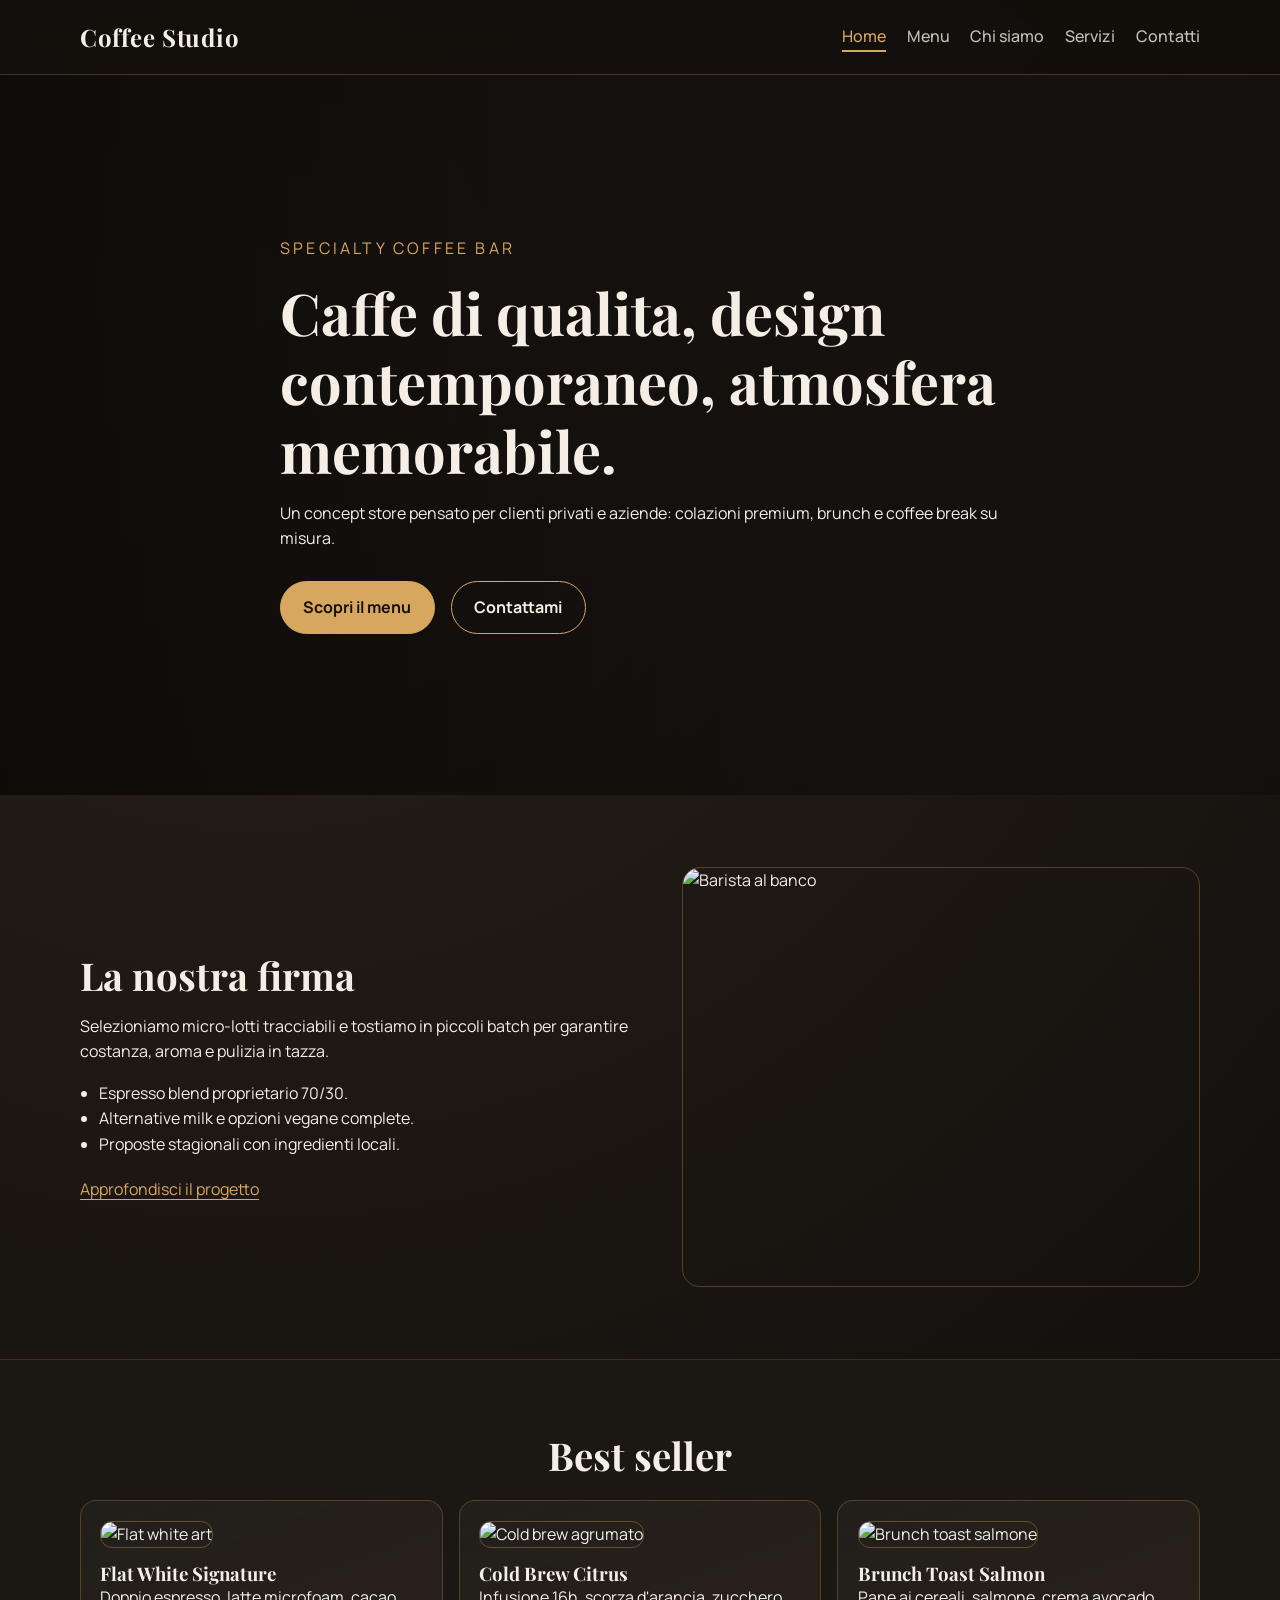
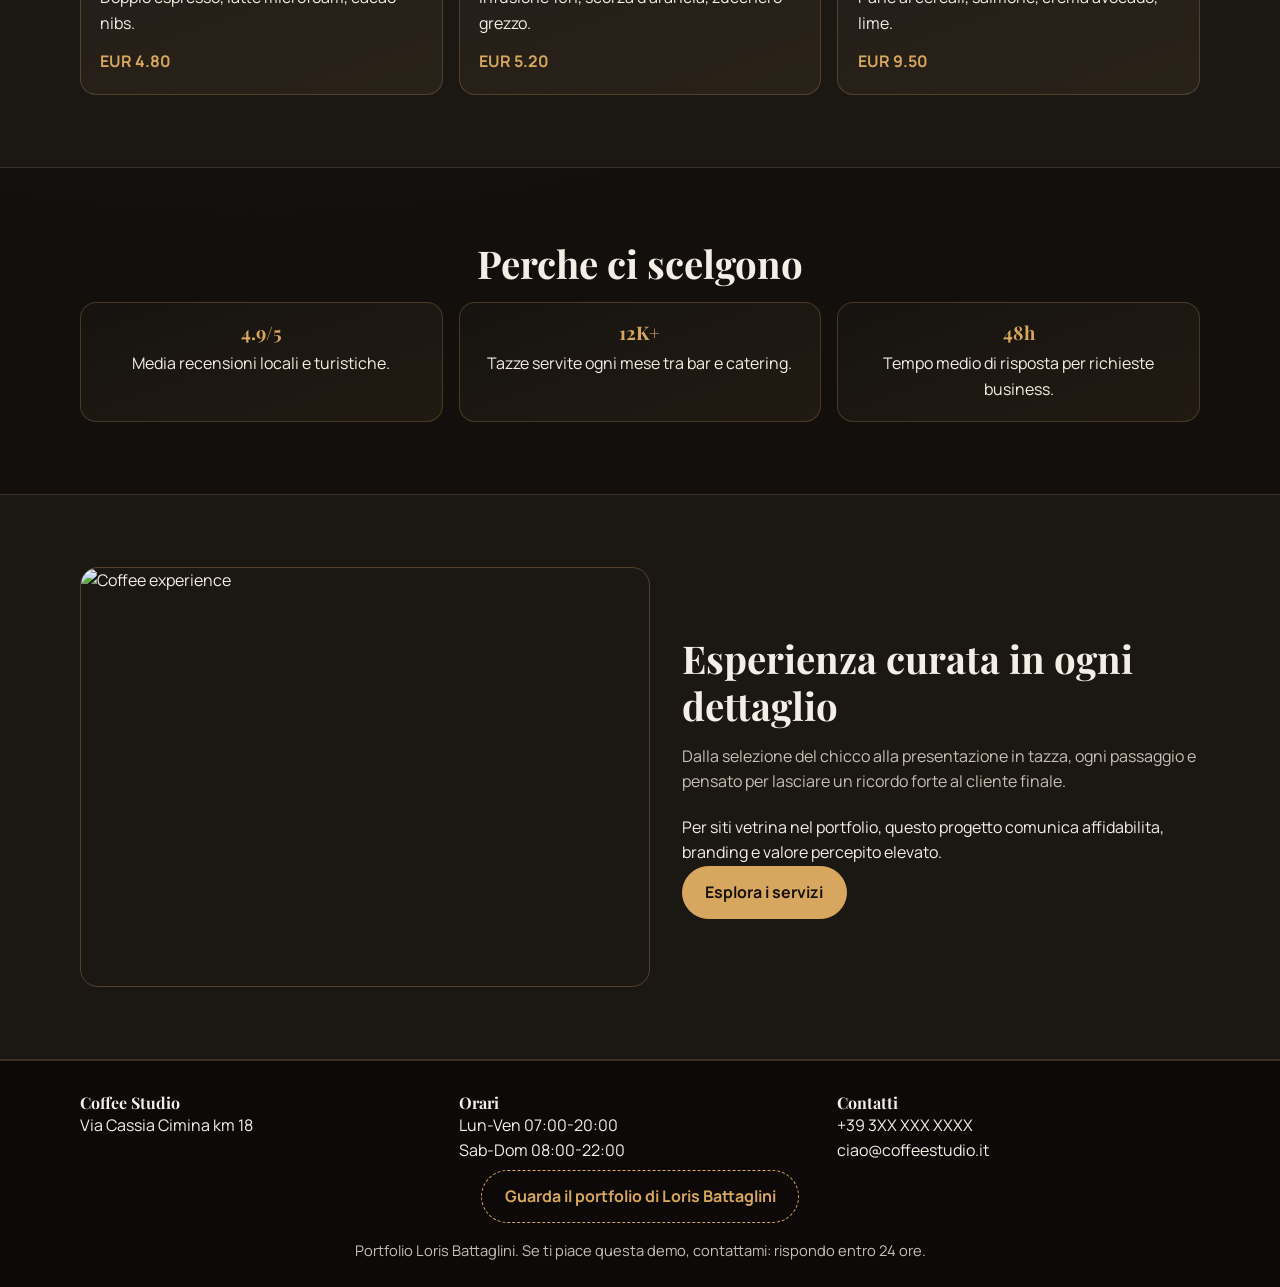
==== index.html @ 32b48480 "organizzato meglio le cartelle" ====
﻿<!DOCTYPE html>
<html lang="it">
<head>
  <meta charset="UTF-8">
  <meta name="viewport" content="width=device-width, initial-scale=1.0">
  <title>Coffee Studio | Sito Vetrina Portfolio di Loris Battaglini</title>
  <meta name="description" content="Coffee Studio: demo sito vetrina progettato da Loris Battaglini per portfolio. Caffetteria specialty con menu, servizi ed eventi.">
  <link rel="stylesheet" href="assets/css/style.css">
</head>
<body>
  <header class="site-header">
    <div class="container nav-wrap">
      <a class="logo" href="index.html">Coffee Studio</a>
      <nav>
        <ul class="nav-links">
          <li><a href="index.html" class="active">Home</a></li>
          <li><a href="assets/html/menu.html">Menu</a></li>
          <li><a href="assets/html/chi-siamo.html">Chi siamo</a></li>
          <li><a href="assets/html/servizi.html">Servizi</a></li>
          <li><a href="assets/html/contatti.html">Contatti</a></li>
        </ul>
      </nav>
    </div>
  </header>

  <main>
    <section class="hero">
      <div class="overlay"></div>
      <div class="container hero-content">
        <p class="kicker">Specialty Coffee Bar</p>
        <h1>Caffe di qualita, design contemporaneo, atmosfera memorabile.</h1>
        <p>Un concept store pensato per clienti privati e aziende: colazioni premium, brunch e coffee break su misura.</p>
        <div class="cta-group">
          <a class="btn" href="assets/html/menu.html">Scopri il menu</a>
          <a class="btn btn-outline" href="assets/html/contatti.html">Contattami</a>
        </div>
      </div>
    </section>

    <section class="section">
      <div class="container grid-two">
        <div>
          <h2>La nostra firma</h2>
          <p>Selezioniamo micro-lotti tracciabili e tostiamo in piccoli batch per garantire costanza, aroma e pulizia in tazza.</p>
          <ul class="feature-list">
            <li>Espresso blend proprietario 70/30.</li>
            <li>Alternative milk e opzioni vegane complete.</li>
            <li>Proposte stagionali con ingredienti locali.</li>
          </ul>
          <a class="text-link" href="assets/html/chi-siamo.html">Approfondisci il progetto</a>
        </div>
        <img src="https://images.unsplash.com/photo-1495474472287-4d71bcdd2085?q=80&w=1200&auto=format&fit=crop" alt="Barista al banco" class="card-image">
      </div>
    </section>

    <section class="section section-alt">
      <div class="container">
        <h2 class="center">Best seller</h2>
        <div class="cards">
          <article class="card">
            <img src="https://images.unsplash.com/photo-1511920170033-f8396924c348?q=80&w=1200&auto=format&fit=crop" alt="Flat white art" class="card-thumb">
            <h3>Flat White Signature</h3>
            <p>Doppio espresso, latte microfoam, cacao nibs.</p>
            <strong>EUR 4.80</strong>
          </article>
          <article class="card">
            <img src="https://images.unsplash.com/photo-1461023058943-07fcbe16d735?q=80&w=1200&auto=format&fit=crop" alt="Cold brew agrumato" class="card-thumb">
            <h3>Cold Brew Citrus</h3>
            <p>Infusione 16h, scorza d'arancia, zucchero grezzo.</p>
            <strong>EUR 5.20</strong>
          </article>
          <article class="card">
            <img src="https://images.unsplash.com/photo-1481833761820-0509d3217039?q=80&w=1200&auto=format&fit=crop" alt="Brunch toast salmone" class="card-thumb">
            <h3>Brunch Toast Salmon</h3>
            <p>Pane ai cereali, salmone, crema avocado, lime.</p>
            <strong>EUR 9.50</strong>
          </article>
        </div>
      </div>
    </section>

    <section class="section">
      <div class="container">
        <h2 class="center">Perche ci scelgono</h2>
        <div class="stats-grid">
          <article class="stat">
            <h3>4.9/5</h3>
            <p>Media recensioni locali e turistiche.</p>
          </article>
          <article class="stat">
            <h3>12K+</h3>
            <p>Tazze servite ogni mese tra bar e catering.</p>
          </article>
          <article class="stat">
            <h3>48h</h3>
            <p>Tempo medio di risposta per richieste business.</p>
          </article>
        </div>
      </div>
    </section>

    <section class="section section-alt">
      <div class="container grid-two">
        <img src="https://images.unsplash.com/photo-1509042239860-f550ce710b93?q=80&w=1200&auto=format&fit=crop" alt="Coffee experience" class="card-image">
        <div>
          <h2>Esperienza curata in ogni dettaglio</h2>
          <p class="lead">Dalla selezione del chicco alla presentazione in tazza, ogni passaggio e pensato per lasciare un ricordo forte al cliente finale.</p>
          <p>Per siti vetrina nel portfolio, questo progetto comunica affidabilita, branding e valore percepito elevato.</p>
          <a class="btn" href="assets/html/servizi.html">Esplora i servizi</a>
        </div>
      </div>
    </section>
  </main>

  <footer class="site-footer">
    <div class="container footer-grid">
      <div>
        <h4>Coffee Studio</h4>
        <p>Via Cassia Cimina km 18</p>
      </div>
      <div>
        <h4>Orari</h4>
        <p>Lun-Ven 07:00-20:00<br>Sab-Dom 08:00-22:00</p>
      </div>
      <div>
        <h4>Contatti</h4>
        <p>+39 3XX XXX XXXX<br>ciao@coffeestudio.it</p>
      </div>
    </div>
    <div class="footer-cta">
      <a class="btn btn-ghost" href="https://github.com/lorispc11052001-stack/portfolio-personale.git" target="_blank" rel="noopener noreferrer">Guarda il portfolio di Loris Battaglini</a>
    </div>
    <p class="copy">Portfolio Loris Battaglini. Se ti piace questa demo, contattami: rispondo entro 24 ore.</p>
  </footer>
  <script src="assets/javascript/aicoffee.js"></script>
</body>
</html>
---- assets/css/style.css ----
﻿@import url("https://fonts.googleapis.com/css2?family=Playfair+Display:wght@400;600;700&family=Manrope:wght@400;500;700&display=swap");

:root {
  --bg: #120f0c;
  --bg-soft: #1b1713;
  --surface: #241d18;
  --gold: #d8a75f;
  --text: #f4eee7;
  --muted: #c8bfb5;
  --line: #3a2f27;
}

* {
  box-sizing: border-box;
  margin: 0;
  padding: 0;
}

body {
  font-family: "Manrope", sans-serif;
  color: var(--text);
  background: radial-gradient(circle at 20% 10%, #2a221c 0%, var(--bg) 55%);
  line-height: 1.6;
}

.container {
  width: min(1120px, 92%);
  margin: 0 auto;
}

.site-header {
  position: sticky;
  top: 0;
  z-index: 100;
  background: rgba(18, 15, 12, 0.9);
  border-bottom: 1px solid rgba(216, 167, 95, 0.25);
  backdrop-filter: blur(10px);
}

.nav-wrap {
  min-height: 74px;
  display: flex;
  align-items: center;
  justify-content: space-between;
}

.logo {
  color: var(--text);
  text-decoration: none;
  font: 700 1.5rem "Playfair Display", serif;
  letter-spacing: 0.03em;
}

.nav-links {
  list-style: none;
  display: flex;
  gap: 1.3rem;
}

.nav-links a {
  text-decoration: none;
  color: var(--muted);
  font-weight: 500;
  padding-bottom: 0.2rem;
  border-bottom: 2px solid transparent;
}

.nav-links a:hover,
.nav-links a.active {
  color: var(--gold);
  border-color: var(--gold);
}

.hero {
  min-height: 80vh;
  position: relative;
  background: url("https://images.unsplash.com/photo-1447933601403-0c6688de566e?q=80&w=1400&auto=format&fit=crop") center/cover no-repeat;
  display: grid;
  align-items: center;
}

.overlay {
  position: absolute;
  inset: 0;
  background: linear-gradient(to right, rgba(10, 8, 6, 0.85), rgba(10, 8, 6, 0.35));
}

.hero-content {
  position: relative;
  max-width: 720px;
  padding: 5rem 0;
}

.kicker {
  text-transform: uppercase;
  letter-spacing: 0.2em;
  color: var(--gold);
  margin-bottom: 1rem;
}

h1,
h2,
h3,
h4 {
  font-family: "Playfair Display", serif;
  line-height: 1.2;
}

h1 {
  font-size: clamp(2rem, 5vw, 3.6rem);
  margin-bottom: 1rem;
}

h2 {
  font-size: clamp(1.6rem, 3vw, 2.4rem);
  margin-bottom: 1rem;
}

.lead {
  color: var(--muted);
  margin-bottom: 1.25rem;
}

.cta-group {
  display: flex;
  gap: 1rem;
  flex-wrap: wrap;
  margin-top: 1.8rem;
}

.btn {
  display: inline-block;
  border: 1px solid var(--gold);
  color: #17120f;
  background: var(--gold);
  text-decoration: none;
  font-weight: 700;
  border-radius: 999px;
  padding: 0.8rem 1.4rem;
  transition: transform 0.22s ease, box-shadow 0.22s ease, filter 0.22s ease;
}

.btn:hover {
  filter: brightness(1.05);
  transform: translateY(-2px);
  box-shadow: 0 10px 24px rgba(216, 167, 95, 0.24);
}

.btn-outline {
  background: transparent;
  color: var(--text);
}

.btn-ghost {
  background: transparent;
  color: var(--gold);
  border-style: dashed;
}

.btn-ghost:hover {
  color: #17120f;
  background: var(--gold);
}

.section {
  padding: 4.5rem 0;
}

.section-alt {
  background: var(--bg-soft);
  border-top: 1px solid var(--line);
  border-bottom: 1px solid var(--line);
}

.grid-two {
  display: grid;
  grid-template-columns: 1.1fr 1fr;
  gap: 2rem;
  align-items: center;
}

.card-image {
  width: 100%;
  height: 420px;
  object-fit: cover;
  border-radius: 18px;
  border: 1px solid rgba(216, 167, 95, 0.3);
}

.feature-list {
  margin: 1rem 0 1.2rem;
  padding-left: 1.2rem;
}

.text-link {
  color: var(--gold);
  text-underline-offset: 0.25rem;
  transition: color 0.22s ease;
}

.text-link:hover {
  color: #f2c281;
}

.center {
  text-align: center;
}

.cards {
  margin-top: 1.4rem;
  display: grid;
  grid-template-columns: repeat(3, minmax(0, 1fr));
  gap: 1rem;
}

.card {
  background: linear-gradient(160deg, rgba(255, 255, 255, 0.03), rgba(216, 167, 95, 0.08));
  border: 1px solid rgba(216, 167, 95, 0.25);
  border-radius: 16px;
  padding: 1.2rem;
  transition: transform 0.25s ease, border-color 0.25s ease, box-shadow 0.25s ease;
}

.card:hover {
  transform: translateY(-6px);
  border-color: rgba(216, 167, 95, 0.48);
  box-shadow: 0 16px 34px rgba(0, 0, 0, 0.32);
}

.card-thumb {
  width: 100%;
  height: 180px;
  object-fit: cover;
  border-radius: 12px;
  margin-bottom: 0.9rem;
  border: 1px solid rgba(216, 167, 95, 0.35);
  transition: transform 0.3s ease, filter 0.3s ease;
}

.card:hover .card-thumb {
  transform: scale(1.03);
  filter: contrast(1.05) saturate(1.06);
}

.card strong {
  display: inline-block;
  margin-top: 0.8rem;
  color: var(--gold);
}

.menu-grid {
  margin-top: 2rem;
  display: grid;
  grid-template-columns: repeat(3, minmax(0, 1fr));
  gap: 1rem;
}

.menu-block {
  background: var(--surface);
  border: 1px solid var(--line);
  border-radius: 14px;
  padding: 1rem;
  transition: transform 0.22s ease, border-color 0.22s ease;
}

.menu-block:hover {
  transform: translateY(-4px);
  border-color: rgba(216, 167, 95, 0.45);
}

.menu-block p {
  display: flex;
  justify-content: space-between;
  gap: 1rem;
  border-bottom: 1px dashed rgba(200, 191, 181, 0.3);
  padding: 0.6rem 0;
}

.menu-block span {
  color: var(--gold);
}

.contact-layout {
  display: grid;
  grid-template-columns: 1fr 1fr;
  gap: 2rem;
}

.contact-form {
  background: var(--surface);
  border: 1px solid var(--line);
  border-radius: 16px;
  padding: 1rem;
  transition: border-color 0.22s ease, box-shadow 0.22s ease;
}

.contact-form:hover {
  border-color: rgba(216, 167, 95, 0.45);
  box-shadow: 0 10px 28px rgba(0, 0, 0, 0.25);
}

.contact-form label {
  display: block;
  margin-bottom: 0.3rem;
}

.contact-form input,
.contact-form textarea {
  width: 100%;
  margin-bottom: 0.8rem;
  background: #15110e;
  border: 1px solid #3f342c;
  border-radius: 10px;
  padding: 0.7rem;
  color: var(--text);
  transition: border-color 0.2s ease, box-shadow 0.2s ease;
}

.contact-form input:focus,
.contact-form textarea:focus {
  outline: none;
  border-color: var(--gold);
  box-shadow: 0 0 0 3px rgba(216, 167, 95, 0.2);
}

.section-inner {
  margin-top: 2.6rem;
}

.stats-grid {
  margin-top: 1rem;
  display: grid;
  grid-template-columns: repeat(3, minmax(0, 1fr));
  gap: 1rem;
}

.stat {
  background: linear-gradient(160deg, rgba(255, 255, 255, 0.02), rgba(216, 167, 95, 0.08));
  border: 1px solid rgba(216, 167, 95, 0.24);
  border-radius: 16px;
  padding: 1.2rem;
  text-align: center;
  transition: transform 0.22s ease, border-color 0.22s ease;
}

.stat:hover {
  transform: translateY(-5px);
  border-color: rgba(216, 167, 95, 0.45);
}

.stat h3 {
  color: var(--gold);
  margin-bottom: 0.4rem;
}

.site-footer {
  border-top: 1px solid var(--line);
  padding: 2rem 0 1.5rem;
  background: rgba(10, 8, 6, 0.7);
}

.footer-grid {
  display: grid;
  grid-template-columns: repeat(3, minmax(0, 1fr));
  gap: 1rem;
}

.copy {
  text-align: center;
  color: var(--muted);
  margin-top: 1rem;
  font-size: 0.92rem;
}

.compact-footer {
  padding-top: 1.2rem;
}

.footer-cta {
  display: flex;
  justify-content: center;
  margin-top: 0.4rem;
}

.reveal {
  opacity: 0;
  transform: translateY(22px);
  transition: opacity 0.6s ease, transform 0.6s ease;
}

.reveal.is-visible {
  opacity: 1;
  transform: translateY(0);
}

.process-flow {
  margin-top: 1.2rem;
  display: grid;
  grid-template-columns: repeat(3, minmax(0, 1fr));
  gap: 1.2rem;
  position: relative;
}

.process-step {
  background: var(--surface);
  border: 1px solid var(--line);
  border-radius: 16px;
  padding: 1rem;
  position: relative;
  transition: transform 0.22s ease, border-color 0.22s ease;
}

.process-step:not(:last-child)::after {
  content: ">";
  position: absolute;
  right: -0.72rem;
  top: 1.1rem;
  color: var(--gold);
  font-weight: 700;
}

.process-step:hover {
  transform: translateY(-4px);
  border-color: rgba(216, 167, 95, 0.45);
}

.step-badge {
  display: inline-flex;
  align-items: center;
  justify-content: center;
  width: 34px;
  height: 34px;
  border-radius: 50%;
  background: rgba(216, 167, 95, 0.18);
  border: 1px solid rgba(216, 167, 95, 0.45);
  color: var(--gold);
  font-weight: 700;
  margin-bottom: 0.6rem;
}

.process-step h3 {
  margin-bottom: 0.45rem;
}

.process-flow.no-cards {
  gap: 0;
  border: 1px solid var(--line);
  border-radius: 16px;
  overflow: hidden;
  background: linear-gradient(160deg, rgba(255, 255, 255, 0.02), rgba(216, 167, 95, 0.07));
}

.process-flow.no-cards .process-step {
  background: transparent;
  border: none;
  border-right: 1px solid var(--line);
  border-radius: 0;
  min-height: 100%;
}

.process-flow.no-cards .process-step:last-child {
  border-right: none;
}

@media (max-width: 900px) {
  .nav-wrap {
    flex-direction: column;
    align-items: flex-start;
    gap: 0.6rem;
    padding: 0.8rem 0;
  }

  .nav-links {
    flex-wrap: wrap;
    gap: 0.9rem;
  }

  .grid-two,
  .menu-grid,
  .cards,
  .stats-grid,
  .process-flow,
  .contact-layout,
  .footer-grid {
    grid-template-columns: 1fr;
  }

  .process-flow::before {
    display: none;
  }

  .process-step:not(:last-child)::after {
    content: "";
  }

  .card-image {
    height: 300px;
  }
}
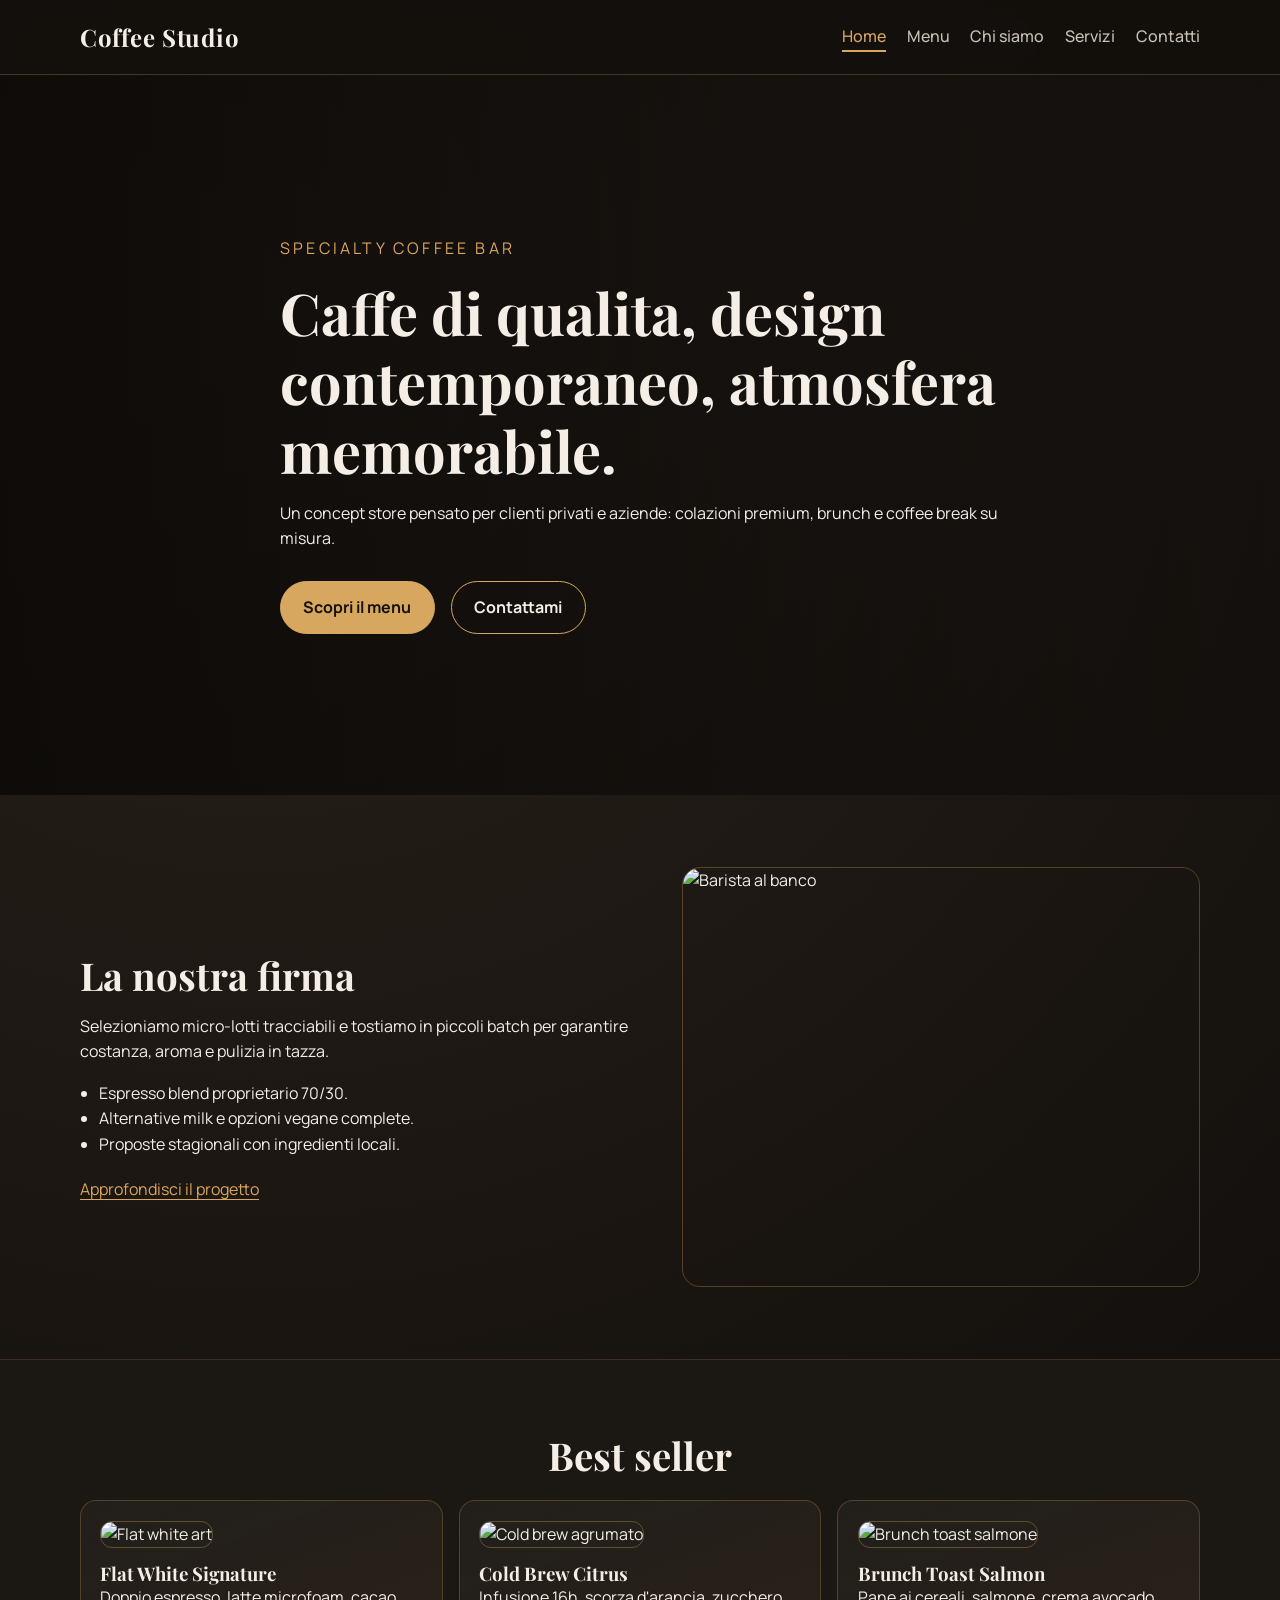
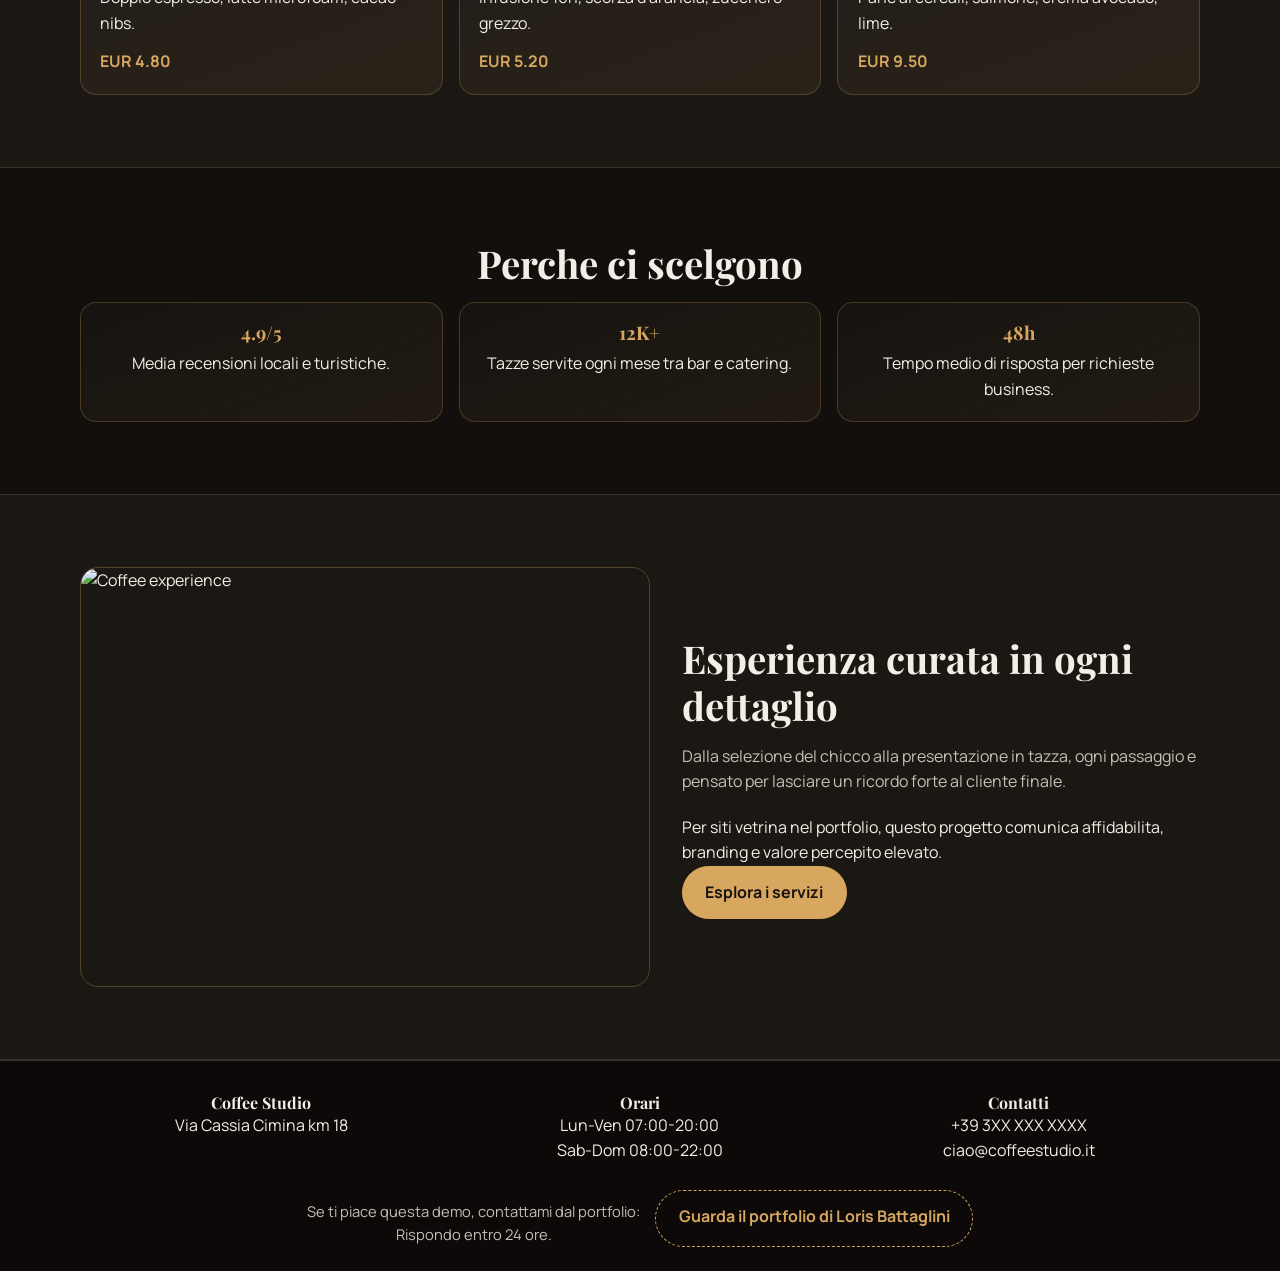
==== commit 93cb1c2e: "centrato il footer in home e messo display flex nella cta" ====
--- a/index.html
+++ b/index.html
@@ -127,10 +127,12 @@
         <p>+39 3XX XXX XXXX<br>ciao@coffeestudio.it</p>
       </div>
     </div>
-    <div class="footer-cta">
+    <div class="container-footer-cta">
+      <p class="copy">Se ti piace questa demo, contattami dal portfolio: <br>Rispondo entro 24 ore.</p>
+      <div class="footer-cta">
       <a class="btn btn-ghost" href="https://github.com/lorispc11052001-stack/portfolio-personale.git" target="_blank" rel="noopener noreferrer">Guarda il portfolio di Loris Battaglini</a>
     </div>
-    <p class="copy">Portfolio Loris Battaglini. Se ti piace questa demo, contattami: rispondo entro 24 ore.</p>
+    </div>
   </footer>
   <script src="assets/javascript/aicoffee.js"></script>
 </body>
--- a/assets/css/style.css
+++ b/assets/css/style.css
@@ -363,6 +363,7 @@
   display: grid;
   grid-template-columns: repeat(3, minmax(0, 1fr));
   gap: 1rem;
+  text-align: center;
 }
 
 .copy {
@@ -380,6 +381,13 @@
   display: flex;
   justify-content: center;
   margin-top: 0.4rem;
+}
+
+.container-footer-cta{
+  display: flex;
+  justify-content: center;
+  padding-top: 20px;
+  gap: 15px;
 }
 
 .reveal {
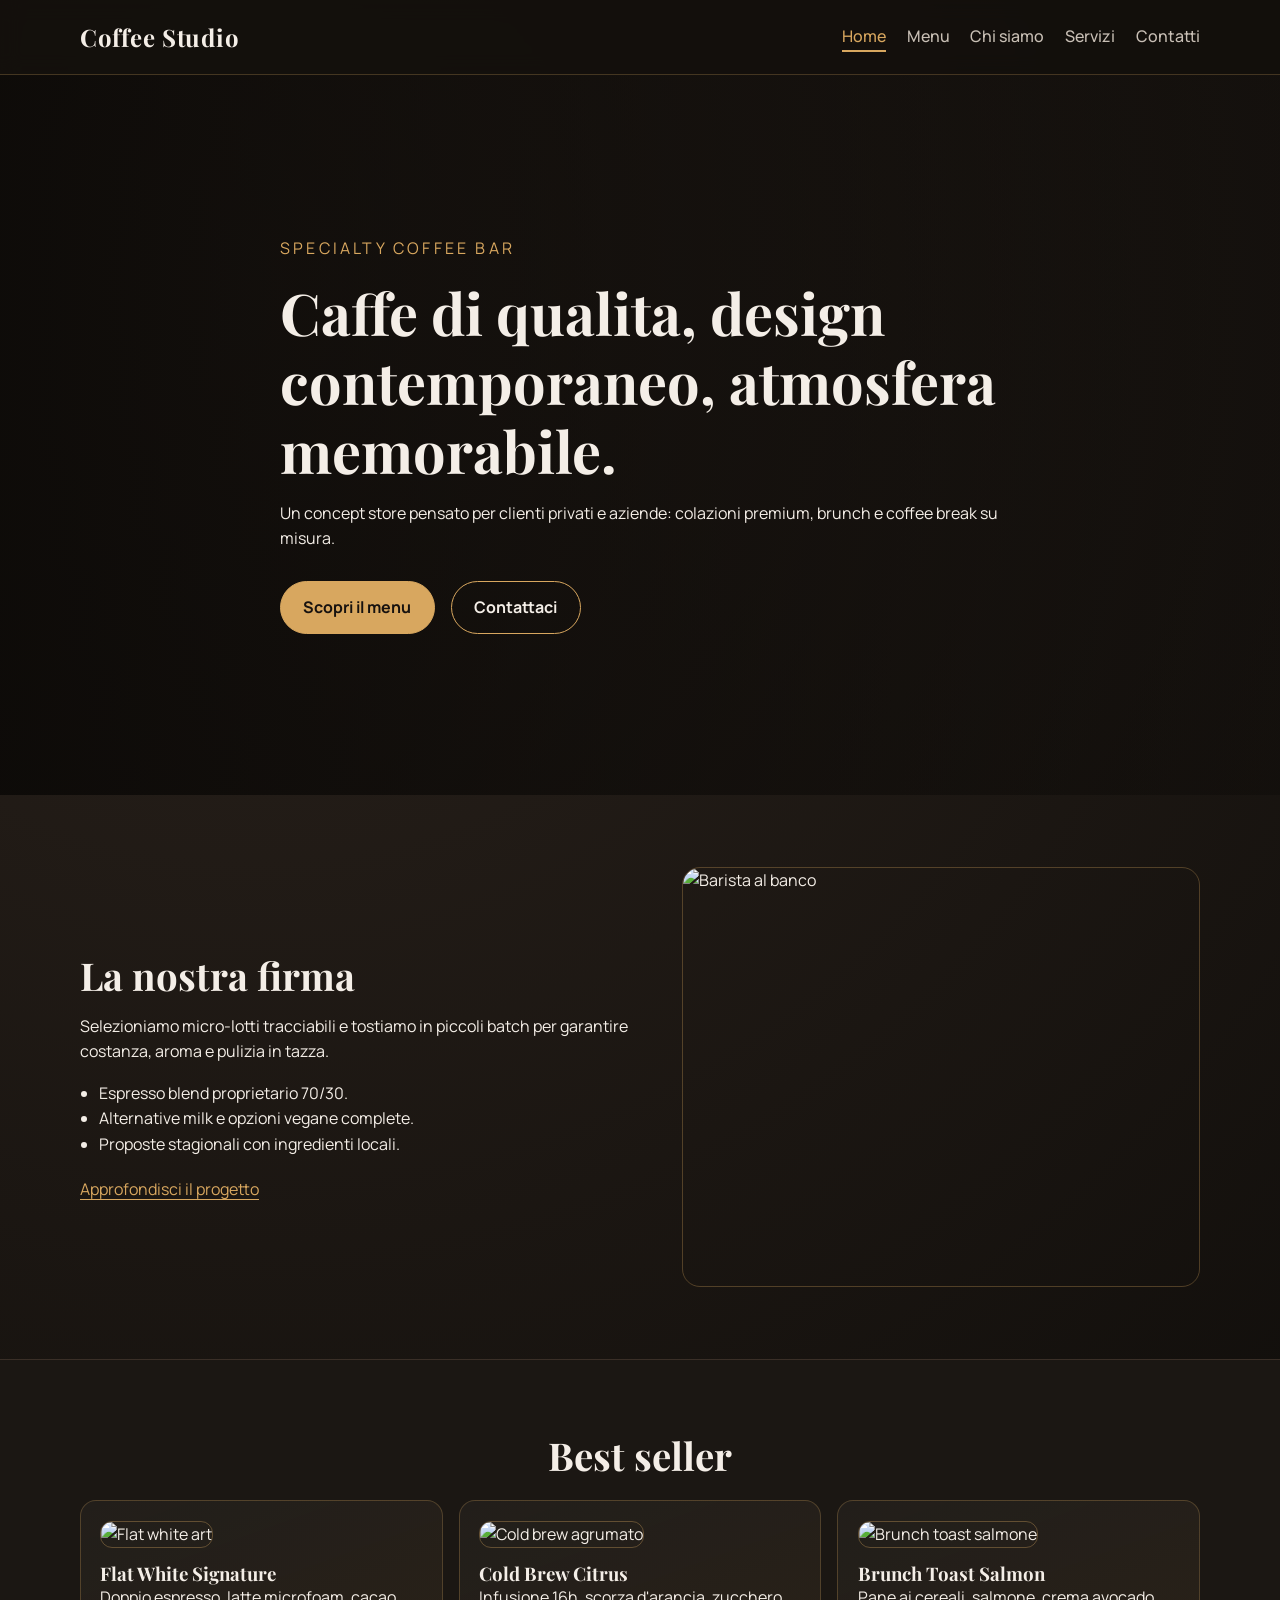
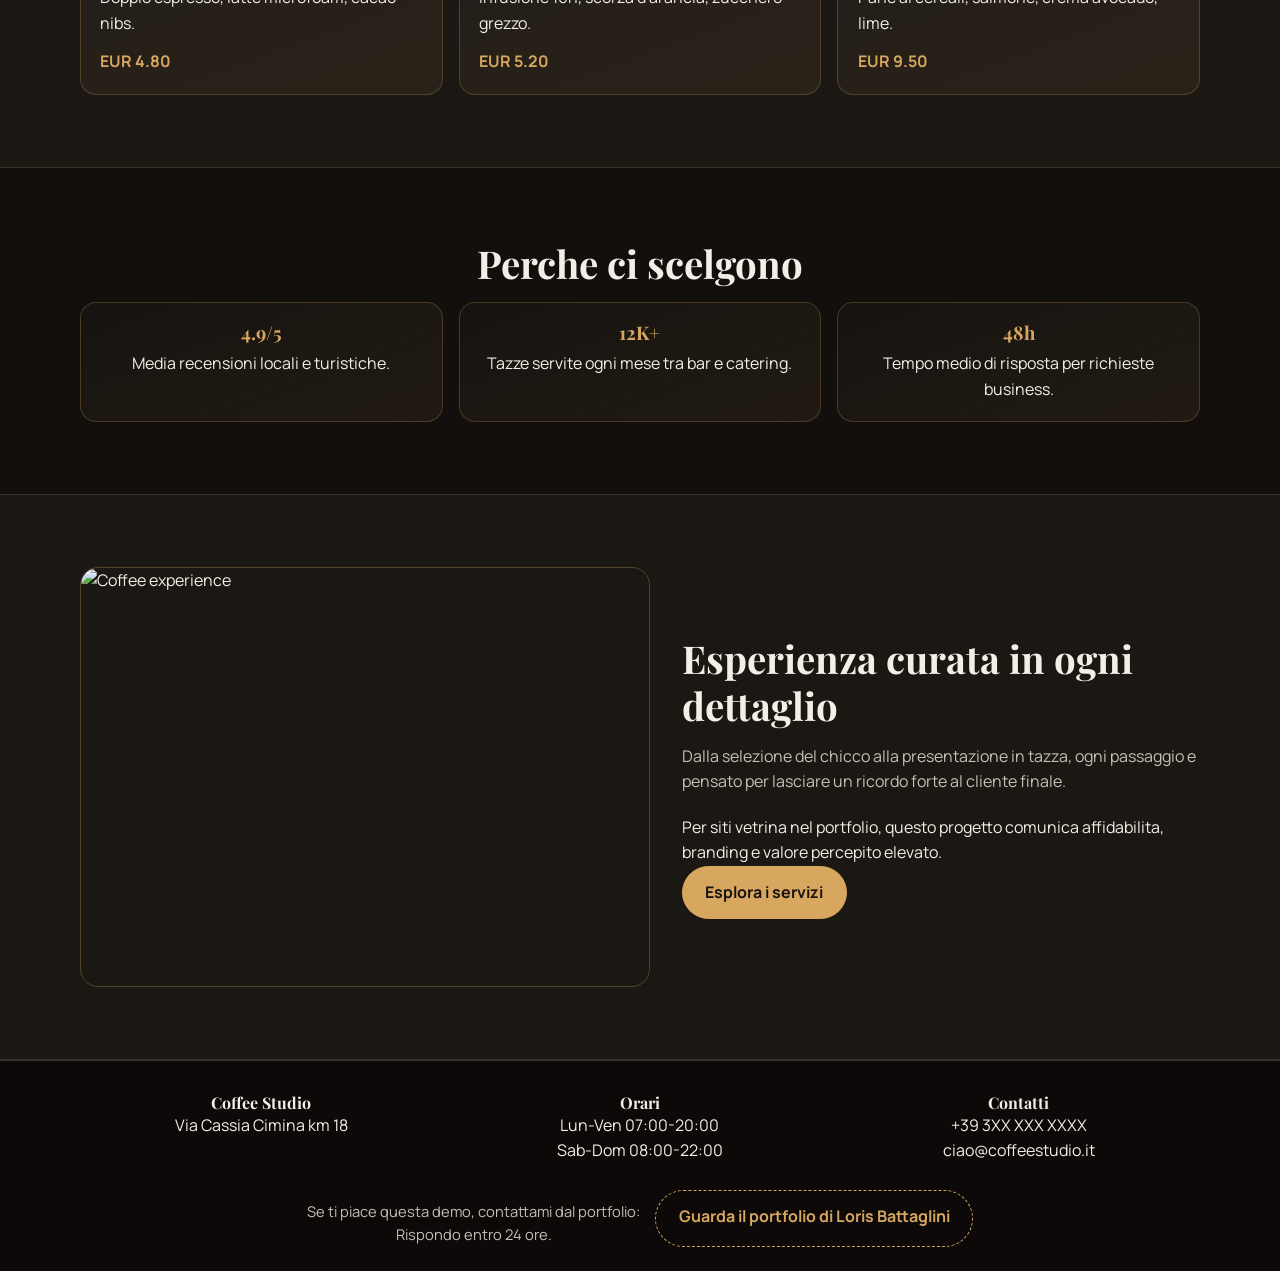
==== commit 367002e0: "cambiato contattami in contattaci" ====
--- a/index.html
+++ b/index.html
@@ -32,7 +32,7 @@
         <p>Un concept store pensato per clienti privati e aziende: colazioni premium, brunch e coffee break su misura.</p>
         <div class="cta-group">
           <a class="btn" href="assets/html/menu.html">Scopri il menu</a>
-          <a class="btn btn-outline" href="assets/html/contatti.html">Contattami</a>
+          <a class="btn btn-outline" href="assets/html/contatti.html">Contattaci</a>
         </div>
       </div>
     </section>
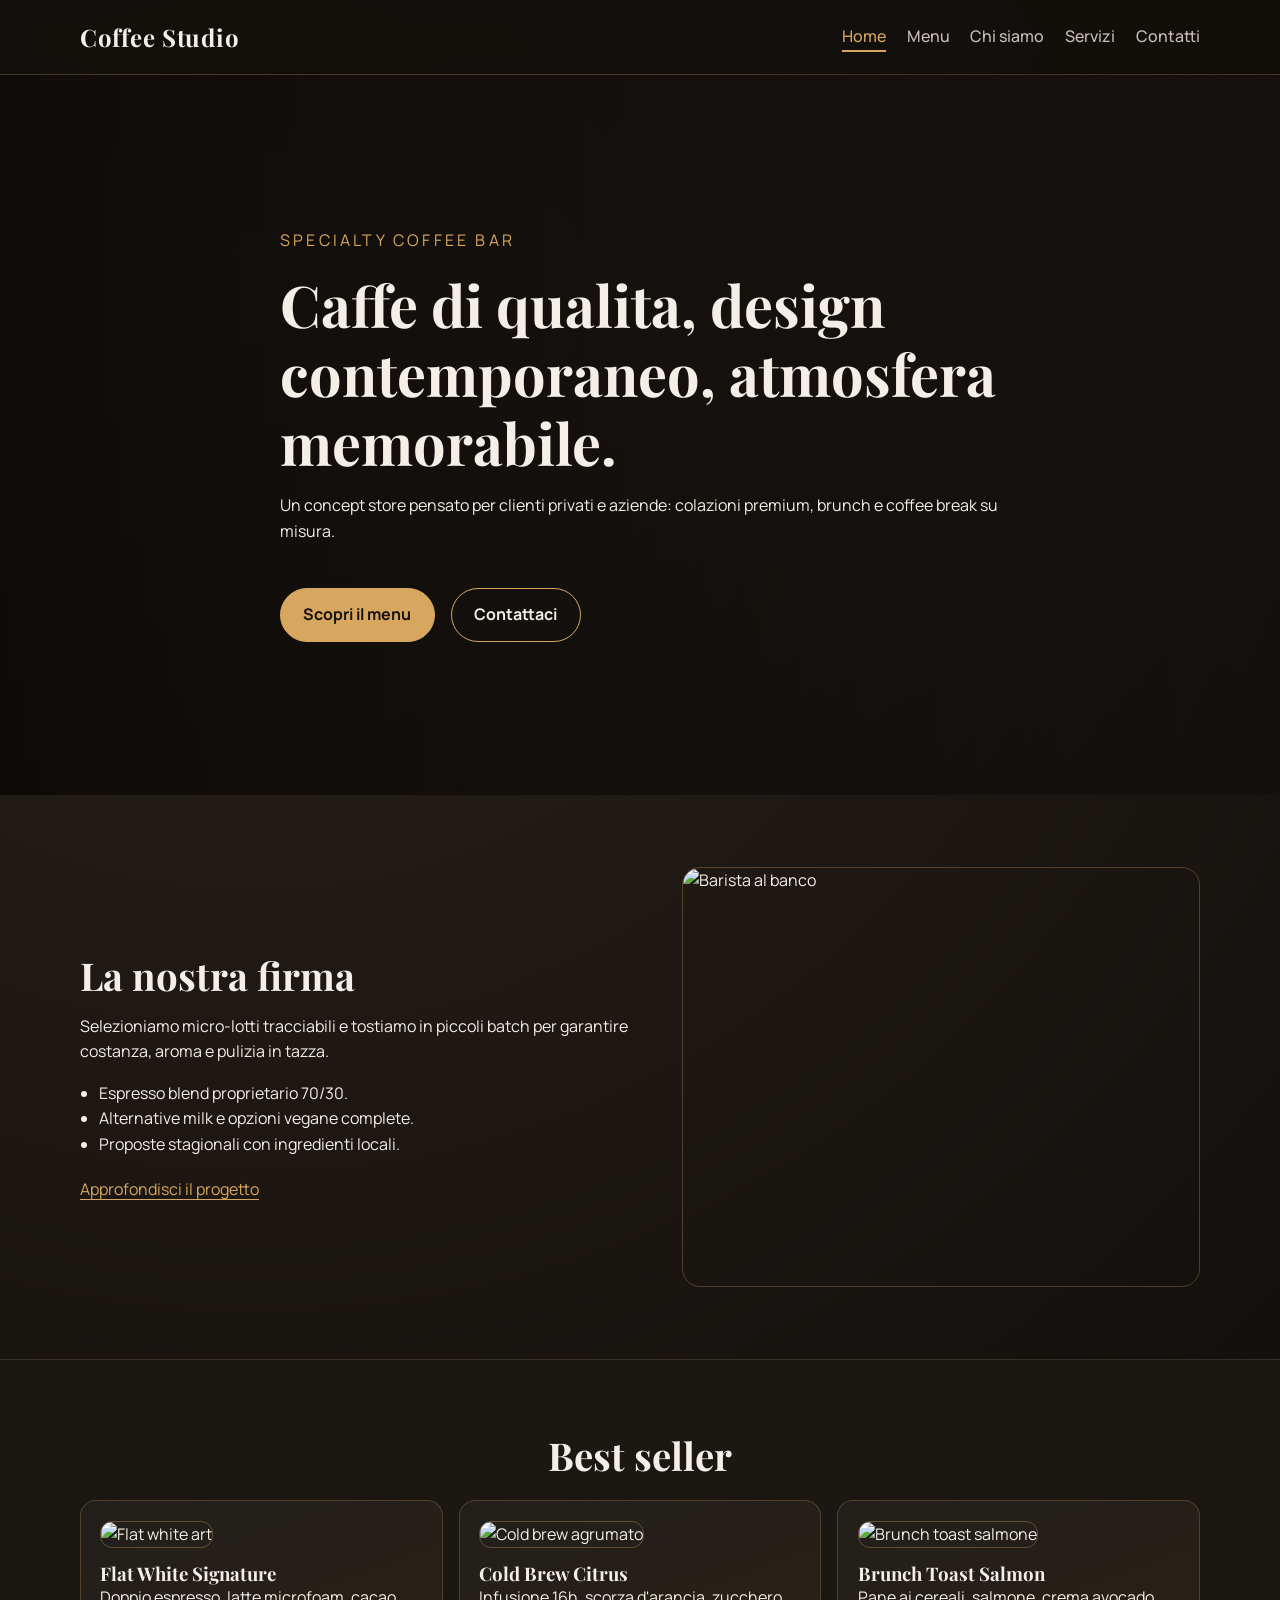
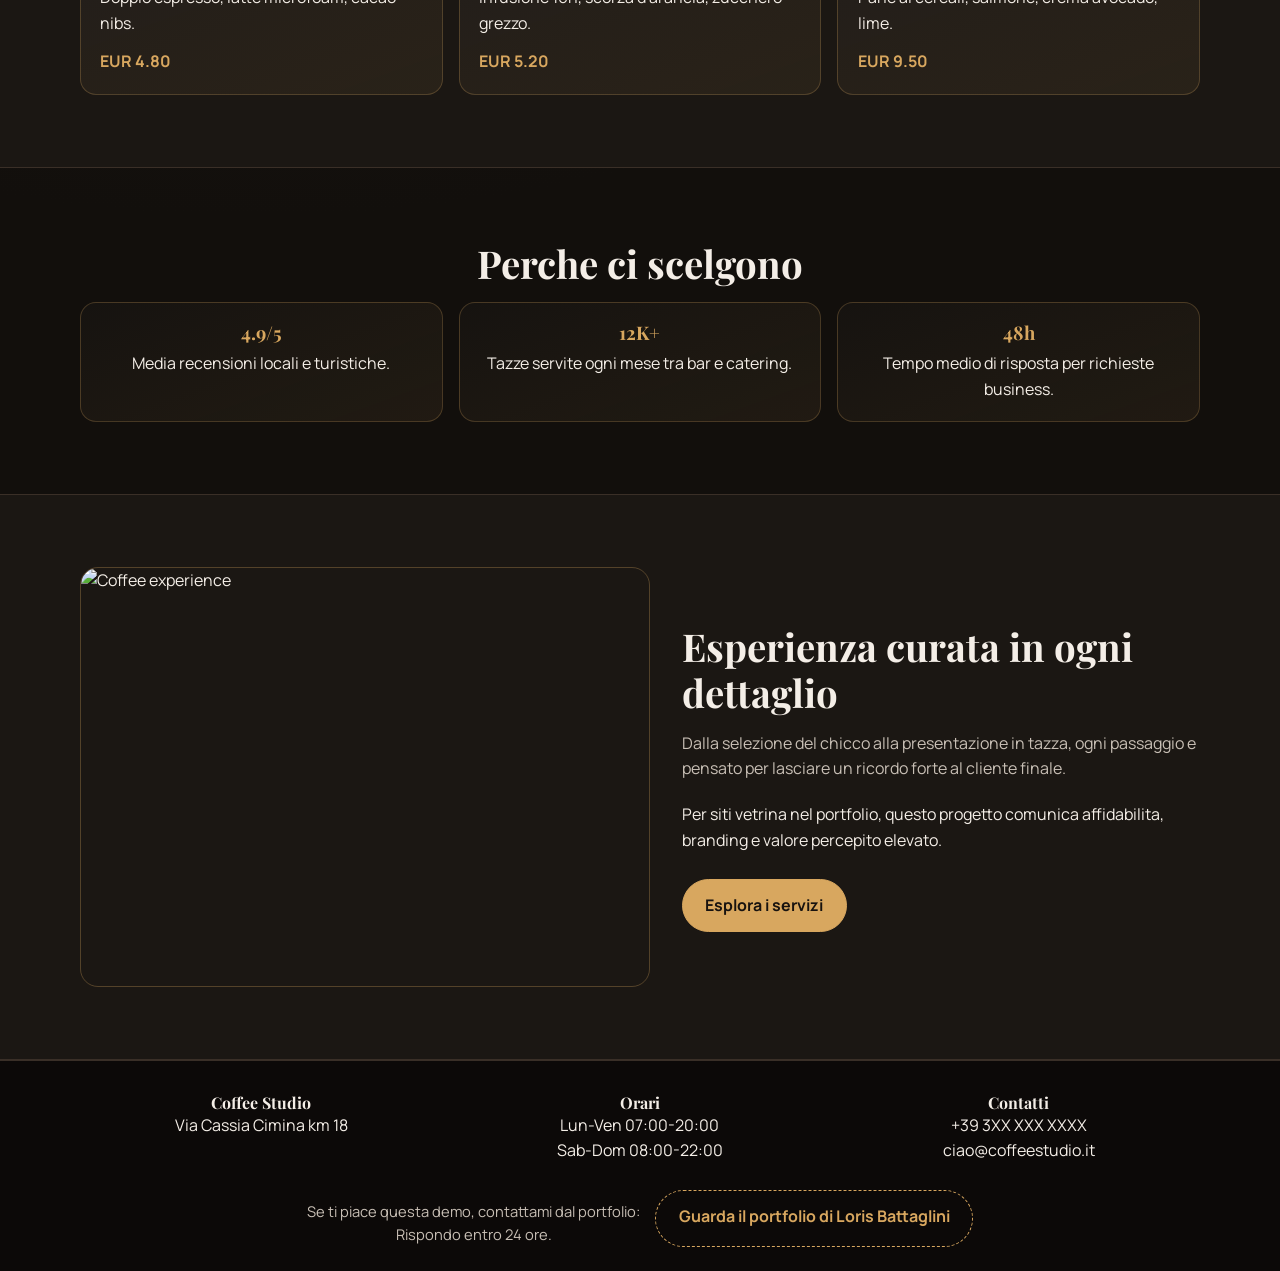
==== commit a4cd95a8: "sistemati bottoni" ====
--- a/index.html
+++ b/index.html
@@ -31,7 +31,7 @@
         <h1>Caffe di qualita, design contemporaneo, atmosfera memorabile.</h1>
         <p>Un concept store pensato per clienti privati e aziende: colazioni premium, brunch e coffee break su misura.</p>
         <div class="cta-group">
-          <a class="btn" href="assets/html/menu.html">Scopri il menu</a>
+          <a class="btn scopri-menu-btn" href="assets/html/menu.html">Scopri il menu</a>
           <a class="btn btn-outline" href="assets/html/contatti.html">Contattaci</a>
         </div>
       </div>
@@ -106,6 +106,7 @@
           <h2>Esperienza curata in ogni dettaglio</h2>
           <p class="lead">Dalla selezione del chicco alla presentazione in tazza, ogni passaggio e pensato per lasciare un ricordo forte al cliente finale.</p>
           <p>Per siti vetrina nel portfolio, questo progetto comunica affidabilita, branding e valore percepito elevato.</p>
+          <br>
           <a class="btn" href="assets/html/servizi.html">Esplora i servizi</a>
         </div>
       </div>
--- a/assets/css/style.css
+++ b/assets/css/style.css
@@ -140,6 +140,8 @@
   transition: transform 0.22s ease, box-shadow 0.22s ease, filter 0.22s ease;
 }
 
+.scopri-menu-btn{margin-top: 15px;}
+
 .btn:hover {
   filter: brightness(1.05);
   transform: translateY(-2px);
@@ -149,6 +151,7 @@
 .btn-outline {
   background: transparent;
   color: var(--text);
+  margin-top: 15px;
 }
 
 .btn-ghost {
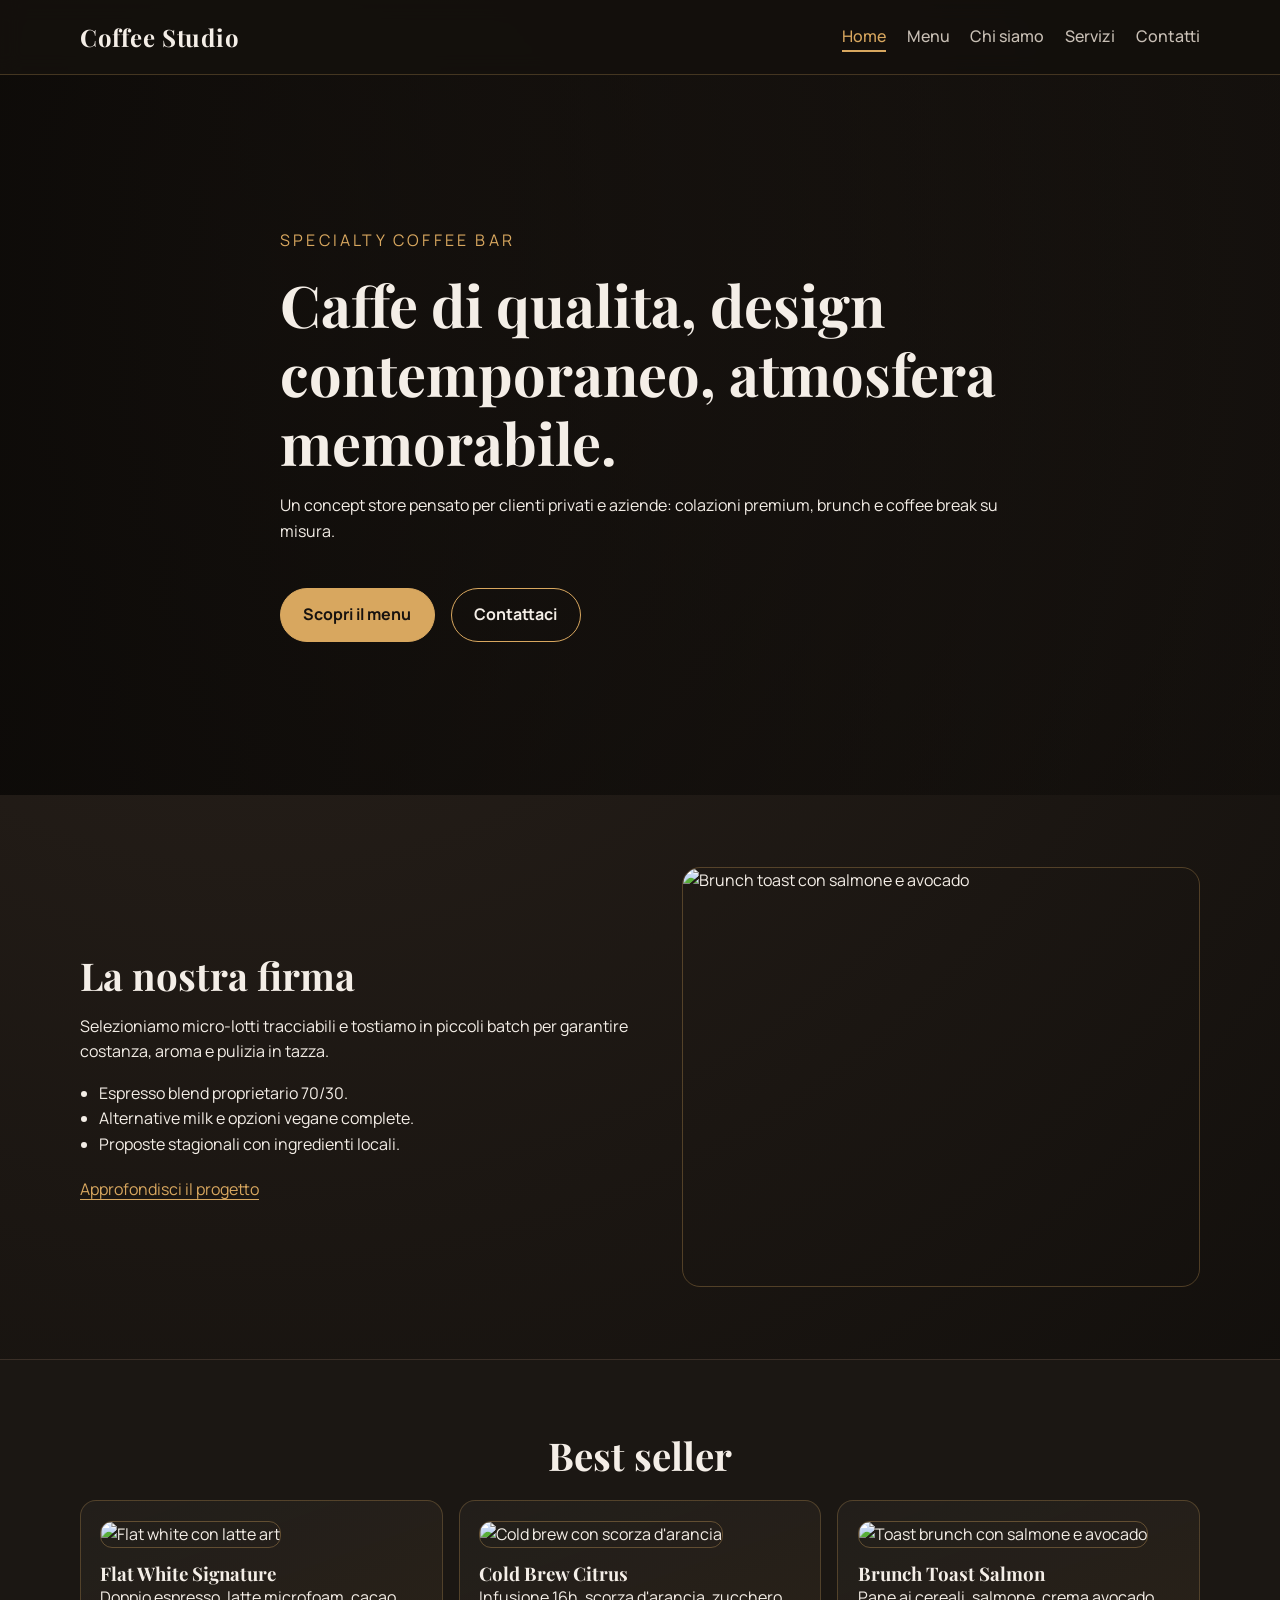
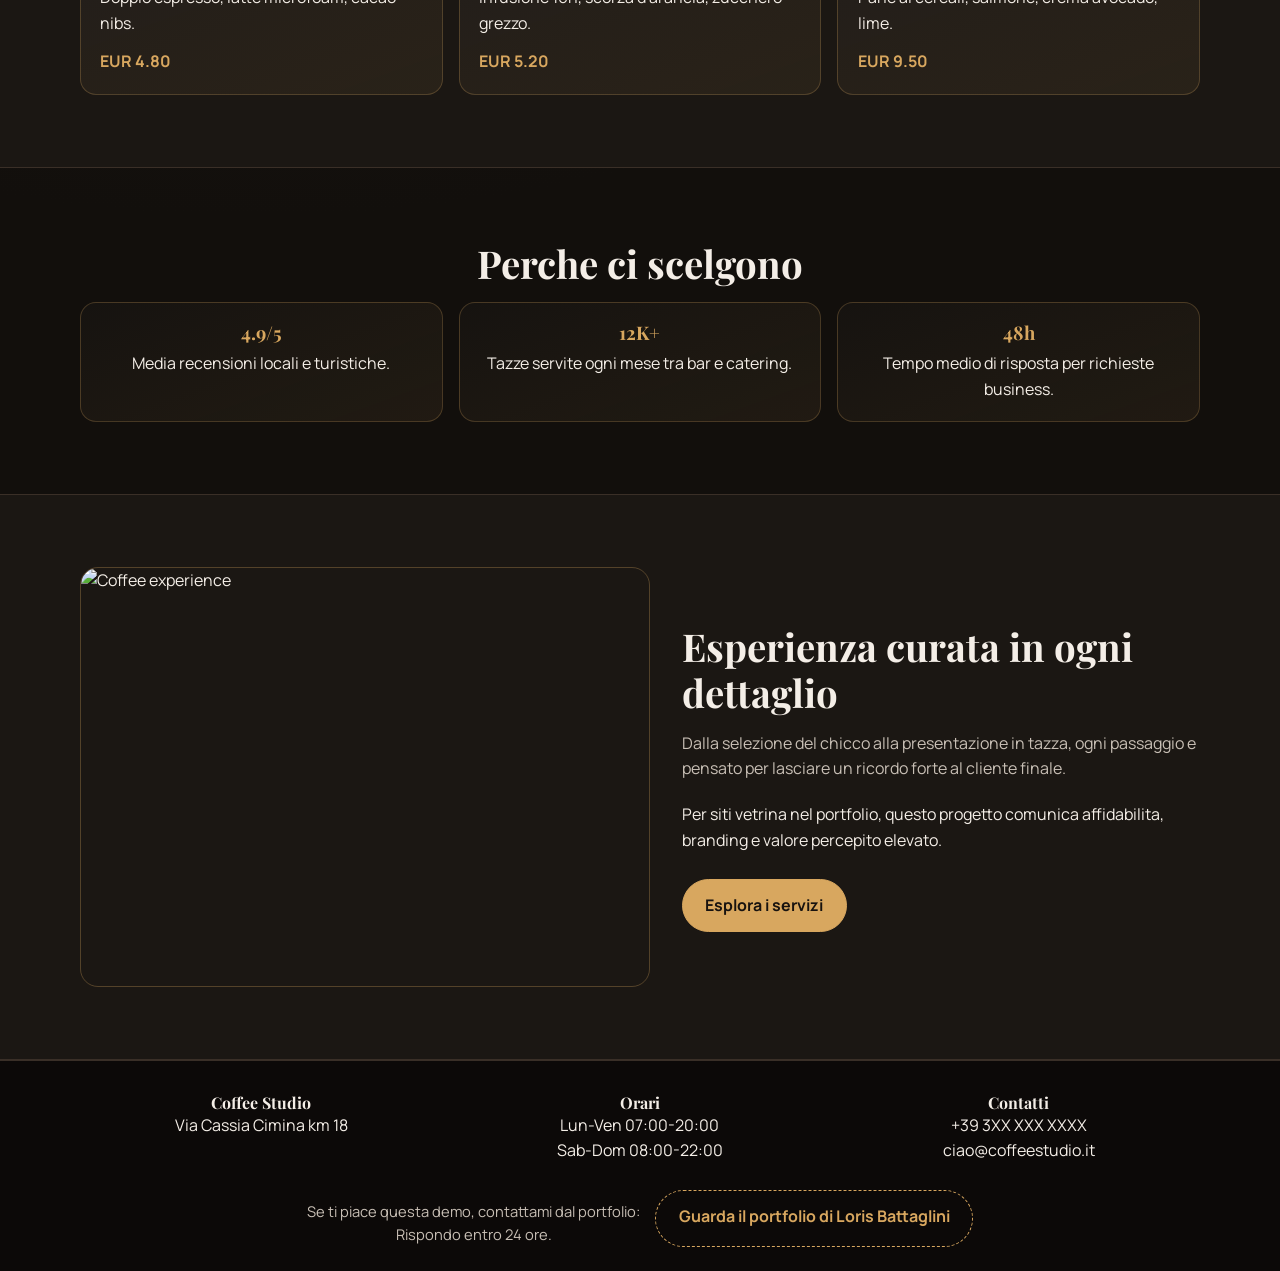
==== commit 882677b6: "foto piu accurate con testo" ====
--- a/index.html
+++ b/index.html
@@ -49,7 +49,7 @@
           </ul>
           <a class="text-link" href="assets/html/chi-siamo.html">Approfondisci il progetto</a>
         </div>
-        <img src="https://images.unsplash.com/photo-1495474472287-4d71bcdd2085?q=80&w=1200&auto=format&fit=crop" alt="Barista al banco" class="card-image">
+        <img src="https://images.unsplash.com/photo-1481833761820-0509d3217039?q=80&w=1200&auto=format&fit=crop" alt="Brunch toast con salmone e avocado" class="card-image">
       </div>
     </section>
 
@@ -58,19 +58,19 @@
         <h2 class="center">Best seller</h2>
         <div class="cards">
           <article class="card">
-            <img src="https://images.unsplash.com/photo-1511920170033-f8396924c348?q=80&w=1200&auto=format&fit=crop" alt="Flat white art" class="card-thumb">
+            <img src="https://images.unsplash.com/photo-1511920170033-f8396924c348?q=80&w=1200&auto=format&fit=crop" alt="Flat white con latte art" class="card-thumb">
             <h3>Flat White Signature</h3>
             <p>Doppio espresso, latte microfoam, cacao nibs.</p>
             <strong>EUR 4.80</strong>
           </article>
           <article class="card">
-            <img src="https://images.unsplash.com/photo-1461023058943-07fcbe16d735?q=80&w=1200&auto=format&fit=crop" alt="Cold brew agrumato" class="card-thumb">
+            <img src="https://images.unsplash.com/photo-1461023058943-07fcbe16d735?q=80&w=1200&auto=format&fit=crop" alt="Cold brew con scorza d'arancia" class="card-thumb">
             <h3>Cold Brew Citrus</h3>
             <p>Infusione 16h, scorza d'arancia, zucchero grezzo.</p>
             <strong>EUR 5.20</strong>
           </article>
           <article class="card">
-            <img src="https://images.unsplash.com/photo-1481833761820-0509d3217039?q=80&w=1200&auto=format&fit=crop" alt="Brunch toast salmone" class="card-thumb">
+            <img src="https://images.unsplash.com/photo-1767034240297-9975a8be1e01?q=80&w=1200&auto=format&fit=crop" alt="Toast brunch con salmone e avocado" class="card-thumb">
             <h3>Brunch Toast Salmon</h3>
             <p>Pane ai cereali, salmone, crema avocado, lime.</p>
             <strong>EUR 9.50</strong>
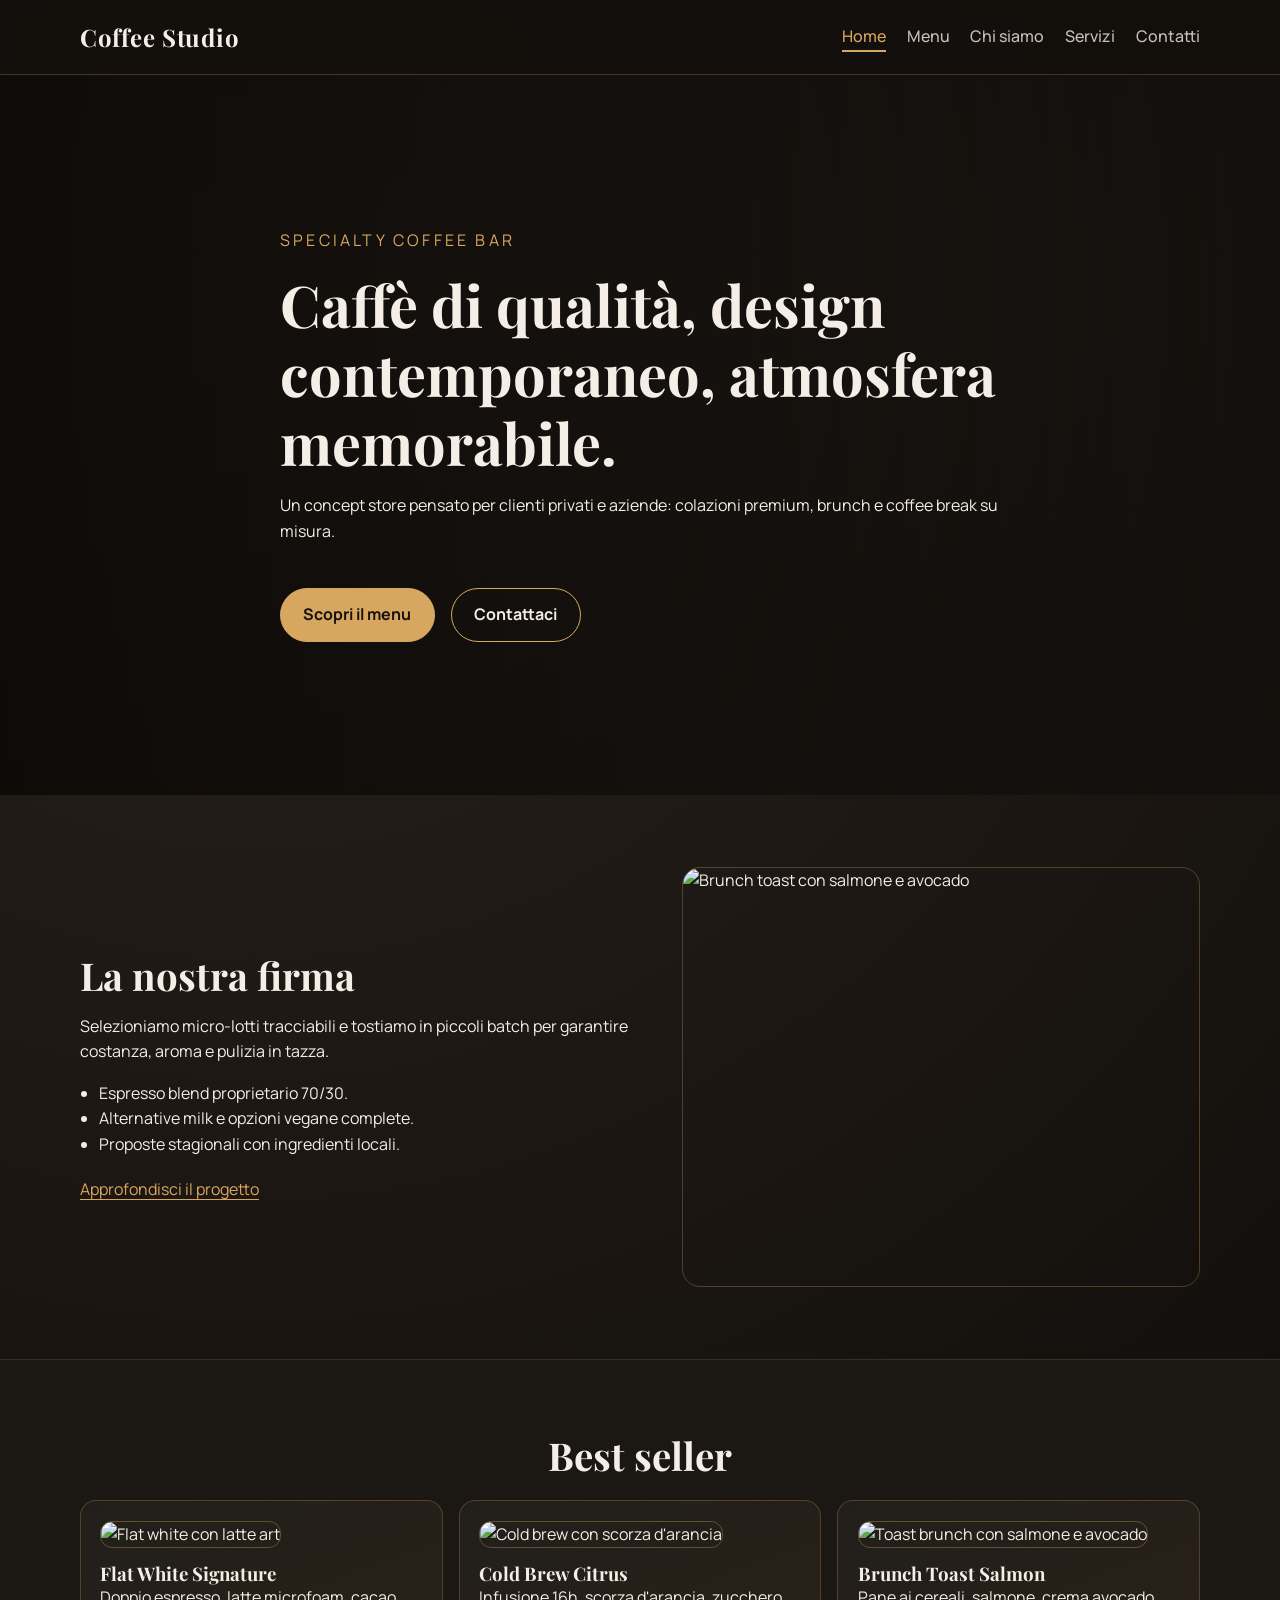
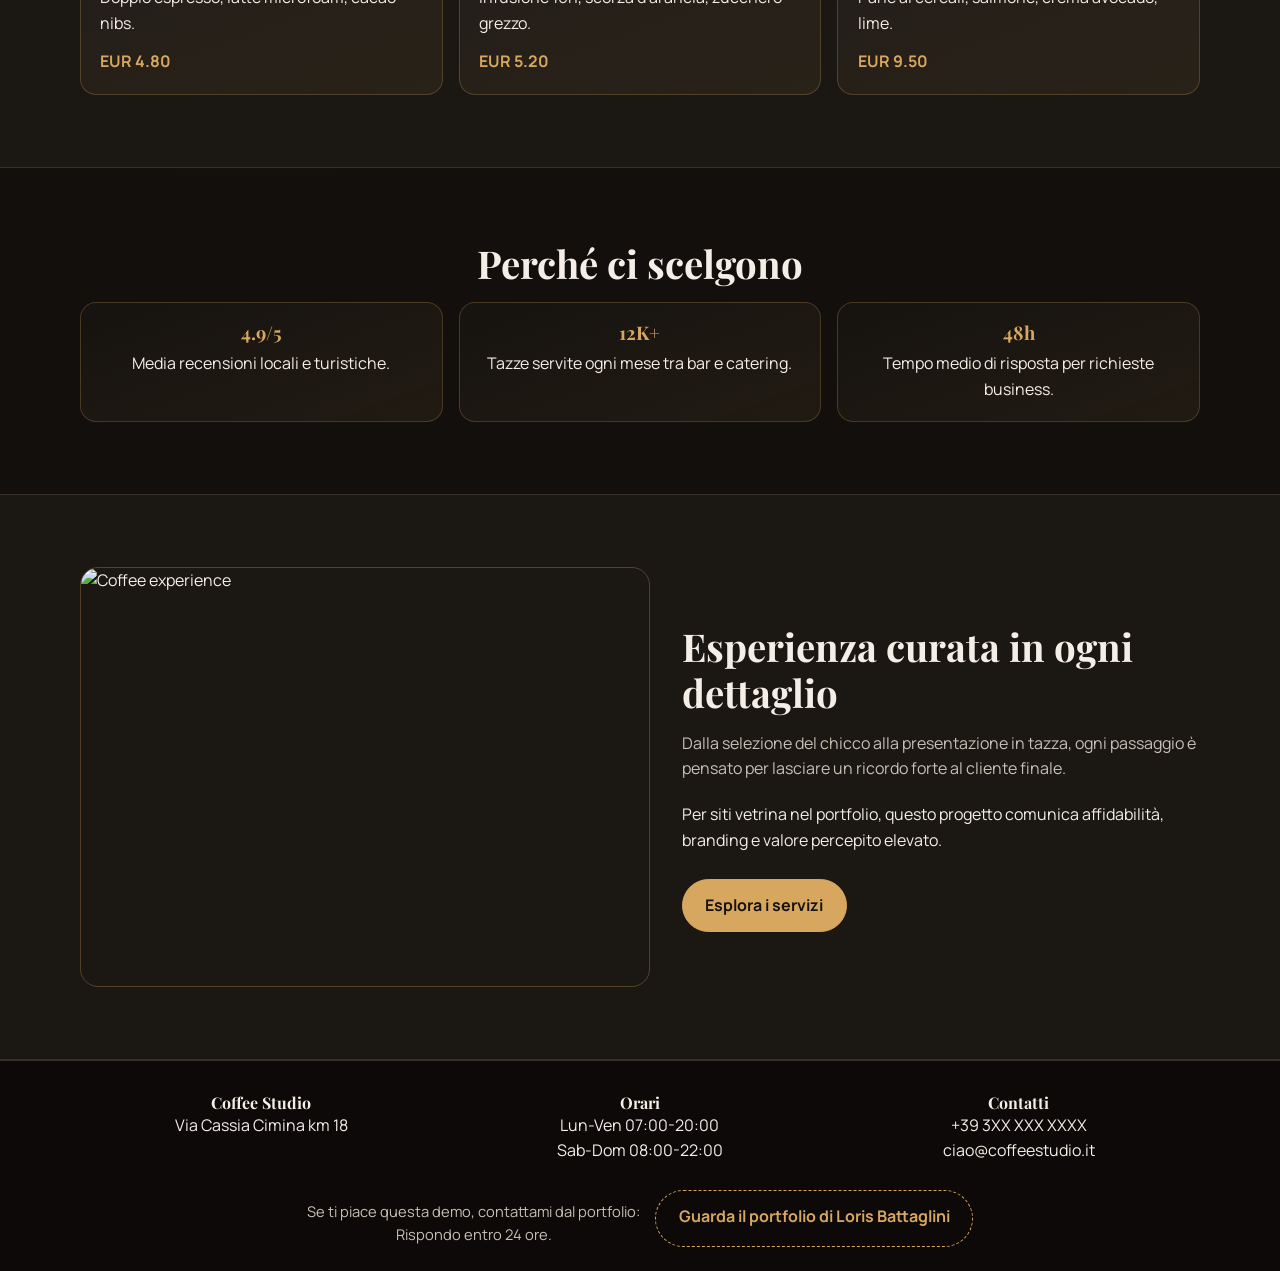
==== commit 661c5a6b: "accenti ok" ====
--- a/index.html
+++ b/index.html
@@ -1,4 +1,4 @@
-﻿<!DOCTYPE html>
+<!DOCTYPE html>
 <html lang="it">
 <head>
   <meta charset="UTF-8">
@@ -28,7 +28,7 @@
       <div class="overlay"></div>
       <div class="container hero-content">
         <p class="kicker">Specialty Coffee Bar</p>
-        <h1>Caffe di qualita, design contemporaneo, atmosfera memorabile.</h1>
+        <h1>Caffè di qualità, design contemporaneo, atmosfera memorabile.</h1>
         <p>Un concept store pensato per clienti privati e aziende: colazioni premium, brunch e coffee break su misura.</p>
         <div class="cta-group">
           <a class="btn scopri-menu-btn" href="assets/html/menu.html">Scopri il menu</a>
@@ -81,7 +81,7 @@
 
     <section class="section">
       <div class="container">
-        <h2 class="center">Perche ci scelgono</h2>
+        <h2 class="center">Perché ci scelgono</h2>
         <div class="stats-grid">
           <article class="stat">
             <h3>4.9/5</h3>
@@ -104,8 +104,8 @@
         <img src="https://images.unsplash.com/photo-1509042239860-f550ce710b93?q=80&w=1200&auto=format&fit=crop" alt="Coffee experience" class="card-image">
         <div>
           <h2>Esperienza curata in ogni dettaglio</h2>
-          <p class="lead">Dalla selezione del chicco alla presentazione in tazza, ogni passaggio e pensato per lasciare un ricordo forte al cliente finale.</p>
-          <p>Per siti vetrina nel portfolio, questo progetto comunica affidabilita, branding e valore percepito elevato.</p>
+          <p class="lead">Dalla selezione del chicco alla presentazione in tazza, ogni passaggio è pensato per lasciare un ricordo forte al cliente finale.</p>
+          <p>Per siti vetrina nel portfolio, questo progetto comunica affidabilità, branding e valore percepito elevato.</p>
           <br>
           <a class="btn" href="assets/html/servizi.html">Esplora i servizi</a>
         </div>
@@ -131,7 +131,7 @@
     <div class="container-footer-cta">
       <p class="copy">Se ti piace questa demo, contattami dal portfolio: <br>Rispondo entro 24 ore.</p>
       <div class="footer-cta">
-      <a class="btn btn-ghost" href="https://github.com/lorispc11052001-stack/portfolio-personale.git" target="_blank" rel="noopener noreferrer">Guarda il portfolio di Loris Battaglini</a>
+      <a class="btn btn-ghost" href="https://Loris-Battaglini.github.io/" target="_blank" rel="noopener noreferrer">Guarda il portfolio di Loris Battaglini</a>
     </div>
     </div>
   </footer>
